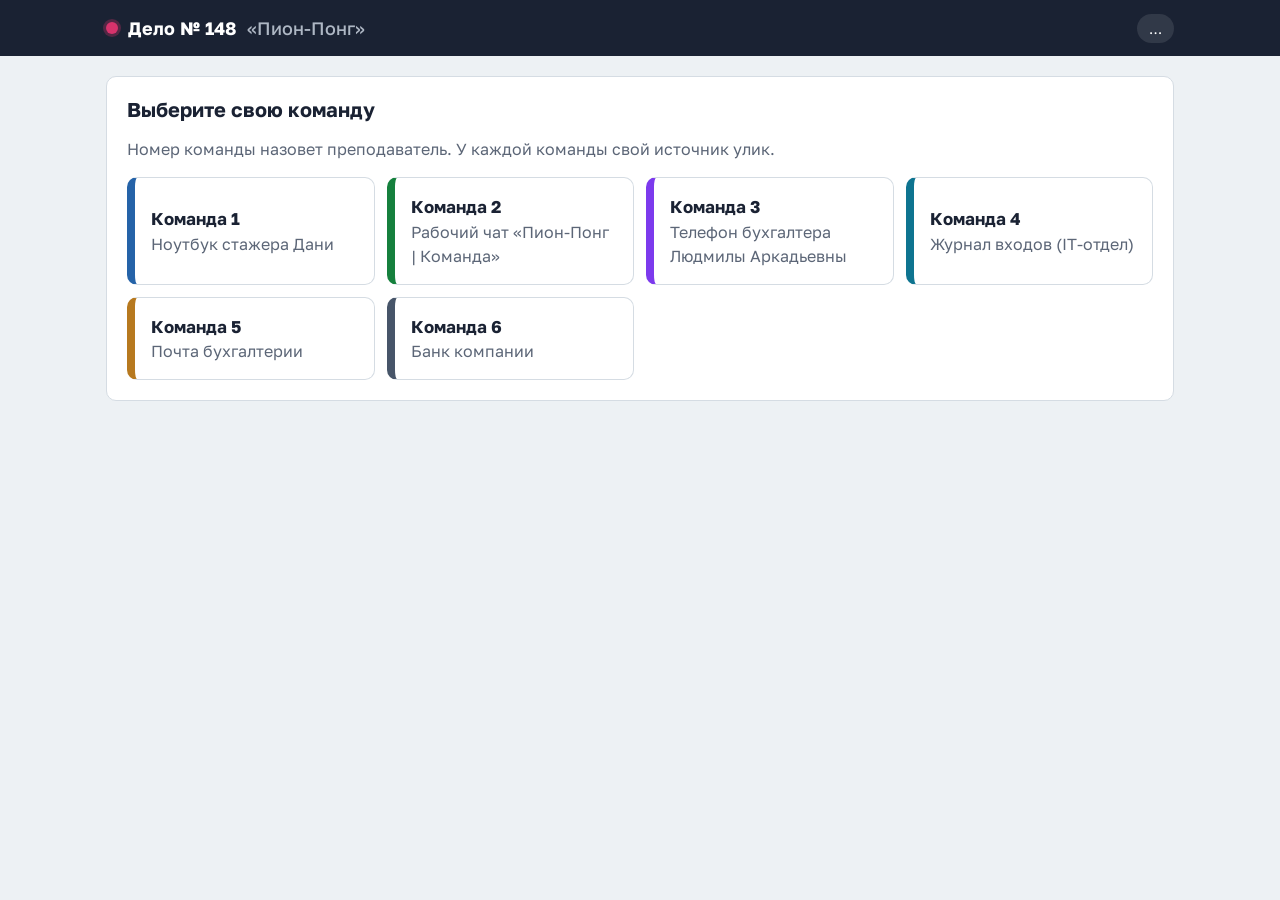
==== index.html @ 7df113c5 "Add files via upload" ====
<!DOCTYPE html>
<html lang="ru">
<head>
<meta charset="UTF-8">
<meta name="viewport" content="width=device-width, initial-scale=1.0">
<title>Дело № 148 – команда</title>
<link rel="preconnect" href="https://fonts.googleapis.com">
<link rel="preconnect" href="https://fonts.gstatic.com" crossorigin>
<link href="https://fonts.googleapis.com/css2?family=Golos+Text:wght@400;500;600;700&family=PT+Mono&display=swap" rel="stylesheet">
<link rel="stylesheet" href="style.css">
</head>
<body>
<header class="top">
  <div class="wrap">
    <div class="brand"><span class="peony" aria-hidden="true"></span><span class="case">Дело № 148</span><span class="muted" style="color:#AEB7C4;font-weight:500">«Пион-Понг»</span></div>
    <span id="team-chip"></span>
    <span class="spacer"></span>
    <span class="chip" id="stage-chip">…</span>
    <span class="timer" id="timer" hidden></span>
    <button class="linkbtn" id="change-team" hidden>Сменить команду</button>
  </div>
</header>
<nav class="tabs" id="tabs" hidden><div class="wrap" role="tablist" id="tablist"></div></nav>
<main><div class="wrap">
  <div id="injects"></div>
  <div id="view"><p class="empty">Загрузка…</p></div>
</div></main>
<button class="fab" id="fab" hidden>Добавить находку</button>

<dialog id="card-dialog">
  <form class="dbody" id="card-form" method="dialog">
    <h2>Новая находка</h2>
    <div class="row2">
      <label class="field"><span>День</span><select name="day" required></select></label>
      <label class="field"><span>Время</span><input name="time" type="time" required></label>
    </div>
    <label class="field"><span>Что произошло</span><textarea name="what" maxlength="300" required placeholder="Например: Даня скачал пиратскую программу"></textarea></label>
    <label class="field"><span>Доказательство: где вы это увидели</span><textarea name="proof" maxlength="300" required placeholder="Например: журнал антивируса, понедельник 13:04"></textarea></label>
    <label class="field"><span>Прием мошенников или ошибка</span><select name="technique" required></select></label>
    <p class="muted" id="card-err" style="color:var(--bad)" hidden></p>
    <div class="dactions">
      <button class="btn ghost" type="button" id="card-cancel">Отмена</button>
      <button class="btn peony" type="submit" id="card-submit">Добавить в ленту</button>
    </div>
  </form>
</dialog>

<script src="config.js"></script>
<script src="data.js"></script>
<script src="common.js"></script>
<script>
(function () {
  if (!U.configOk()) return;
  const CASE = window.CASE, DB = U.DB, esc = U.esc;
  const TEAM_KEY = 'inv_team_v1';
  const store = {
    get(k) { try { return localStorage.getItem(k); } catch (e) { return null; } },
    set(k, v) { try { localStorage.setItem(k, v); } catch (e) {} },
    del(k) { try { localStorage.removeItem(k); } catch (e) {} }
  };

  let teamId = +store.get(TEAM_KEY) || null;
  let state = null, cards = [], tab = null, lastStage = null, lastInjects = '', lastCardsSig = '';
  const view = document.getElementById('view');

  const TABS = {
    case: 'Дело',
    evidence: 'Наши улики',
    feed: 'Лента дела',
    questions: 'Вопросы дела',
    report: 'Отчет',
    final: 'Разгадка'
  };
  const TABS_BY_STAGE = {
    brief: ['case'],
    evidence: ['evidence', 'feed', 'case'],
    assembly: ['questions', 'evidence', 'feed', 'case'],
    report: ['report', 'questions', 'evidence', 'feed', 'case'],
    final: ['final', 'feed', 'evidence', 'case']
  };
  const DEFAULT_TAB = { brief: 'case', evidence: 'evidence', assembly: 'questions', report: 'report', final: 'final' };

  /* ---------- Выбор команды ---------- */
  function renderPicker() {
    document.getElementById('tabs').hidden = true;
    document.getElementById('fab').hidden = true;
    document.getElementById('change-team').hidden = true;
    document.getElementById('team-chip').innerHTML = '';
    document.getElementById('injects').innerHTML = '';
    view.innerHTML = `
      <div class="panel">
        <h2>Выберите свою команду</h2>
        <p class="muted">Номер команды назовет преподаватель. У каждой команды свой источник улик.</p>
        <div class="teams-grid">
          ${CASE.teams.map(t => `
            <button class="team-pick" style="--c:${t.color}" data-team="${t.id}">
              <b>Команда ${t.id}</b>
              <span class="muted">${esc(t.source)}</span>
            </button>`).join('')}
        </div>
      </div>`;
    view.querySelectorAll('[data-team]').forEach(b => b.onclick = () => {
      teamId = +b.dataset.team;
      store.set(TEAM_KEY, String(teamId));
      tab = null; lastStage = null; lastInjects = ''; lastCardsSig = '';
      refresh(true);
    });
  }

  document.getElementById('change-team').onclick = () => {
    if (!confirm('Сменить команду? Ваши находки останутся в ленте.')) return;
    store.del(TEAM_KEY);
    teamId = null;
    renderPicker();
  };

  /* ---------- Шапка и вкладки ---------- */
  function renderHeader() {
    const t = U.team(teamId);
    document.getElementById('team-chip').innerHTML =
      `<span class="chip"><span class="sw" style="background:${t.color}"></span>Команда ${t.id}: ${esc(t.source)}</span>`;
    document.getElementById('stage-chip').textContent = U.stageLabel(state.stage);
    document.getElementById('change-team').hidden = false;
    const canAdd = ['evidence', 'assembly', 'report'].includes(state.stage);
    document.getElementById('fab').hidden = !canAdd;
  }

  function renderTabs() {
    const list = TABS_BY_STAGE[state.stage] || ['case'];
    if (!list.includes(tab)) tab = list[0];
    const nav = document.getElementById('tabs');
    nav.hidden = list.length < 2;
    document.getElementById('tablist').innerHTML = list.map(k =>
      `<button class="tab" role="tab" data-tab="${k}" aria-selected="${k === tab}">${TABS[k]}</button>`).join('');
    nav.querySelectorAll('[data-tab]').forEach(b => b.onclick = () => { tab = b.dataset.tab; renderTabs(); renderView(); });
  }

  /* ---------- Вкладки ---------- */
  function renderView() {
    if (tab === 'case') return renderCase();
    if (tab === 'evidence') return renderEvidence();
    if (tab === 'feed') { lastCardsSig = ''; return renderFeed(); }
    if (tab === 'questions') return renderQuestions();
    if (tab === 'report') return renderReport();
    if (tab === 'final') return renderFinal();
  }

  function renderCase() {
    const t = U.team(teamId);
    const how = {
      brief: 'Ждем начала. Сейчас преподаватель расскажет, что случилось.',
      evidence: 'Изучите улики своей команды. Каждую находку добавляйте в ленту кнопкой «Добавить находку». Лента видна всем командам и на проекторе.',
      assembly: 'Ответьте на вопросы дела. Для ответов понадобятся находки других команд – смотрите ленту и спрашивайте другие команды.',
      report: 'Напишите отчет по своему участку: что пошло не так, что делать сейчас и какие правила ввести.',
      final: 'Дело раскрыто. Посмотрите разгадку.'
    }[state.stage];
    view.innerHTML = `
      <div class="panel">
        <h2>Что случилось</h2>
        <p class="lead">${esc(CASE.intro)}</p>
        <p class="muted">${esc(CASE.about)}</p>
        <h3>Действующие лица</h3>
        <ul class="people">${CASE.people.map(p => `<li><b>${esc(p.name)}</b> – ${esc(p.role)}</li>`).join('')}</ul>
      </div>
      <div class="panel">
        <h2>Ваша команда: ${esc(t.source)}</h2>
        <p class="hint">${esc(how)}</p>
      </div>`;
  }

  /* ----- Улики по типам ----- */
  function whenCell(d, t, date) { return `<td class="when">${esc(U.when(d, t, date))}</td>`; }

  function renderEvidence() {
    if (state.stage === 'brief') { view.innerHTML = '<p class="empty">Улики откроются, когда начнется первый этап.</p>'; return; }
    const t = U.team(teamId);
    view.innerHTML = `<div class="panel"><h2>${esc(t.source)}</h2><p class="hint">${esc(t.hint)}</p></div><div id="ev"></div>`;
    const box = document.getElementById('ev');
    ({ laptop, chat, phone, logs, mail, bank })[t.type](box, t.data);
  }

  function segmented(box, parts, start) {
    let cur = start || parts[0][0];
    const draw = () => {
      box.innerHTML = `<div class="seg" role="group">${parts.map(([k, l]) =>
        `<button data-k="${k}" aria-pressed="${k === cur}">${l}</button>`).join('')}</div><div class="panel" id="segbody"></div>`;
      box.querySelectorAll('[data-k]').forEach(b => b.onclick = () => { cur = b.dataset.k; draw(); });
      parts.find(p => p[0] === cur)[2](document.getElementById('segbody'));
    };
    draw();
  }

  function laptop(box, d) {
    segmented(box, [
      ['h', 'История браузера', el => el.innerHTML = `<div class="tablebox"><table class="ev"><thead><tr><th>Когда</th><th>Страница</th><th>Адрес</th></tr></thead><tbody>
        ${d.history.map(r => `<tr>${whenCell(r.d, r.t)}<td>${esc(r.title)}</td><td class="mono">${esc(r.url)}</td></tr>`).join('')}</tbody></table></div>`],
      ['dl', 'Загрузки', el => el.innerHTML = `<div class="tablebox"><table class="ev"><thead><tr><th>Когда</th><th>Файл</th><th>Размер</th><th>Примечание</th></tr></thead><tbody>
        ${d.downloads.map(r => `<tr>${whenCell(r.d, r.t)}<td class="mono">${esc(r.name)}</td><td class="when">${esc(r.size)}</td><td>${esc(r.note)}</td></tr>`).join('')}</tbody></table></div>`],
      ['av', 'Журнал антивируса', el => el.innerHTML = `<div class="tablebox"><table class="ev"><thead><tr><th>Когда</th><th>Событие</th></tr></thead><tbody>
        ${d.antivirus.map(r => `<tr>${whenCell(r.d, r.t)}<td class="lvl-${r.level}">${esc(r.text)}</td></tr>`).join('')}</tbody></table></div>`],
      ['pw', 'Сохраненные пароли', el => {
        el.innerHTML = `<p class="muted" style="margin-top:0">Пароли, сохраненные в браузере. Нажмите «Показать», чтобы увидеть пароль.</p>
        <div class="tablebox"><table class="ev"><thead><tr><th>Сайт</th><th>Логин</th><th>Пароль</th><th>Предупреждение браузера</th></tr></thead><tbody>
        ${d.passwords.map((r, i) => `<tr><td class="mono">${esc(r.site)}</td><td class="mono">${esc(r.login)}</td>
          <td><span class="mono pw-hidden" data-pw="${i}">••••••••</span> <button class="btn ghost small" data-show="${i}">Показать</button></td>
          <td class="${r.note ? 'lvl-warn' : ''}">${esc(r.note)}</td></tr>`).join('')}</tbody></table></div>`;
        el.querySelectorAll('[data-show]').forEach(b => b.onclick = () => {
          const i = +b.dataset.show, s = el.querySelector(`[data-pw="${i}"]`);
          const open = b.textContent === 'Показать';
          s.textContent = open ? d.passwords[i].pass : '••••••••';
          s.classList.toggle('pw-hidden', !open);
          b.textContent = open ? 'Скрыть' : 'Показать';
        });
      }]
    ]);
  }

  function msgHtml(m, mine, showWho) {
    if (m.system) return `<div class="msg sys">${esc(m.text)} – ${esc(U.when(m.d, m.t))}</div>`;
    const body = m.voice
      ? `<div class="voice"><button type="button" aria-label="Расшифровка" data-voice>▶</button><span class="wave"></span><span class="muted">${esc(m.voice)}</span></div>
         <div class="transcript" hidden><b>Расшифровка:</b> ${esc(m.text)}${m.note ? `<span class="note">${esc(m.note)}</span>` : ''}</div>`
      : `<div>${esc(m.text)}</div>`;
    return `<div class="msg ${mine ? 'me' : ''}">${showWho ? `<span class="who">${esc(m.who)}</span>` : ''}<span class="t">${esc(m.t)}</span>${body}</div>`;
  }
  function bindVoices(el) {
    el.querySelectorAll('[data-voice]').forEach(b => b.onclick = () => {
      const tr = b.closest('.msg').querySelector('.transcript');
      tr.hidden = !tr.hidden;
      b.textContent = tr.hidden ? '▶' : '■';
    });
  }
  function withDays(msgs, fn) {
    let last = null, out = '';
    msgs.forEach(m => {
      if (m.d !== last) { out += `<div class="daysep">${esc(U.day(m.d).l)}</div>`; last = m.d; }
      out += fn(m);
    });
    return out;
  }

  function chat(box, d) {
    box.innerHTML = `<div class="panel"><p class="muted" style="margin-top:0">Голосовые: нажмите ▶, чтобы прочитать расшифровку.</p><div class="chat">${withDays(d.messages, m => msgHtml(m, false, true))}</div></div>`;
    bindVoices(box);
  }

  function phone(box, d) {
    let cur = 0;
    const items = d.chats.map((c, i) => ({ k: 'c' + i, l: c.name, sub: c.info.split('.')[0] })).concat([{ k: 'sms', l: 'Смс', sub: 'Сообщения от банков и магазинов' }]);
    const draw = (k) => {
      box.innerHTML = `<div class="phone">
        <div class="list">${items.map(it => `<button data-k="${it.k}" aria-pressed="${it.k === k}"><b>${esc(it.l)}</b><small>${esc(it.sub)}</small></button>`).join('')}</div>
        <div class="panel" id="pv"></div></div>`;
      box.querySelectorAll('[data-k]').forEach(b => b.onclick = () => draw(b.dataset.k));
      const pv = document.getElementById('pv');
      if (k === 'sms') {
        pv.innerHTML = `<h2>Смс</h2>${d.sms.map(s => `<div class="sms"><div class="muted" style="font-size:13px">${esc(s.from)}, ${esc(U.when(s.d, s.t))}</div>${esc(s.text)}</div>`).join('')}`;
      } else {
        const c = d.chats[+k.slice(1)];
        pv.innerHTML = `<h2>${esc(c.name)}</h2><div class="profile">${esc(c.info)}</div><div class="chat">${withDays(c.messages, m => msgHtml(m, m.me, false))}</div>`;
        bindVoices(pv);
      }
    };
    draw('c' + cur);
  }

  function logs(box, d) {
    box.innerHTML = `
      <div class="panel"><h2>Журнал входов за неделю</h2><div class="tablebox"><table class="ev"><thead><tr><th>Когда</th><th>Сервис</th><th>Учетная запись</th><th>Событие</th><th>Устройство</th><th>Место</th><th>IP-адрес</th></tr></thead><tbody>
      ${d.rows.map(r => `<tr>${whenCell(r.d, r.t)}<td>${esc(r.service)}</td><td class="mono">${esc(r.account)}</td><td>${esc(r.event)}</td><td>${esc(r.device)}</td><td>${esc(r.place)}</td><td class="mono">${esc(r.ip)}</td></tr>`).join('')}
      </tbody></table></div></div>
      <div class="panel"><h2>Активные сеансы мессенджера Дани (на сегодня)</h2><div class="tablebox"><table class="ev"><thead><tr><th>Устройство</th><th>Место</th><th>Активен</th></tr></thead><tbody>
      ${d.sessions.map(s => `<tr><td>${esc(s.device)}</td><td>${esc(s.place)}</td><td>${esc(s.since)}</td></tr>`).join('')}</tbody></table></div></div>
      <div class="panel"><h2>Настройки безопасности</h2><ul>${d.settings.map(s => `<li>${esc(s)}</li>`).join('')}</ul></div>`;
  }

  function mail(box, d) {
    const order = d.letters.map((l, i) => i).reverse();
    const draw = (i) => {
      const L = d.letters[i];
      box.innerHTML = `<div class="mail">
        <div class="inbox">${order.map(j => { const x = d.letters[j]; return `<button data-i="${j}" aria-pressed="${j === i}">
          <div class="from">${esc(x.name)}</div><div class="subj">${esc(x.subject)}</div><div class="w">${esc(U.when(x.d, x.t, x.date))}</div></button>`; }).join('')}</div>
        <div class="panel letter">
          <h2>${esc(L.subject)}</h2>
          <div class="head">
            <span>От</span><span><b>${esc(L.name)}</b> <span class="mono">&lt;${esc(L.from)}&gt;</span></span>
            <span>Кому</span><span class="mono">buh@pion-pong.test</span>
            <span>Ответить</span><span class="mono">${esc(L.from)}</span>
            <span>Получено</span><span>${esc(U.when(L.d, L.t, L.date))}</span>
          </div>
          <div class="body">${U.nl2br(L.body)}</div>
          ${L.attach.map(a => `<span class="attach">📎 ${esc(a)}</span>`).join('')}
        </div></div>`;
      box.querySelectorAll('[data-i]').forEach(b => b.onclick = () => draw(+b.dataset.i));
    };
    draw(order[0]);
  }

  function bank(box, d) {
    box.innerHTML = `
      <div class="panel"><h2>Выписка по счету «Пион-Понга»</h2><div class="tablebox"><table class="ev"><thead><tr><th>Когда</th><th>Сумма, ₽</th><th>Получатель или плательщик</th><th>Счет</th><th>Назначение</th></tr></thead><tbody>
      ${d.statement.map(r => `<tr>${whenCell(r.d, r.t, r.date)}<td class="when ${r.dir === '+' ? 'lvl-ok' : ''}">${r.dir === '+' ? '+' : '−'}${esc(r.sum)}</td><td>${esc(r.who)}</td><td class="mono">${esc(r.acc)}</td><td>${esc(r.purpose)}</td></tr>`).join('')}
      </tbody></table></div></div>
      <div class="panel"><h2>Переписка с банком</h2>${d.letters.map(l => `<div class="sms"><div class="muted" style="font-size:13px">${esc(l.from)}, ${esc(U.when(l.d, l.t))}</div>${esc(l.text)}</div>`).join('')}</div>
      <div class="panel"><h2>Памятка банка: как читать номер счета</h2><ul>${d.memo.map(m => `<li>${esc(m)}</li>`).join('')}</ul></div>`;
  }

  /* ----- Лента ----- */
  function cardHtml(c, mineControls) {
    const t = U.team(c.team);
    return `<div class="card ${c.status === 'key' ? 'key' : ''}" style="--c:${t.color}">
      <div class="meta"><span>${esc(U.day(c.day).s)}, ${U.hhmm(c.minutes)}</span><span>Команда ${c.team}</span></div>
      <div class="what">${esc(c.what)}</div>
      <div class="proof">${esc(c.proof)}</div>
      ${c.technique ? `<span class="tech">${esc(c.technique)}</span>` : ''}
      ${mineControls && c.team === teamId && state.stage !== 'final' ? `<div style="margin-top:8px"><button class="btn ghost small" data-hide="${c.id}">Убрать из ленты</button></div>` : ''}
    </div>`;
  }

  function renderFeed() {
    const vis = cards.filter(c => c.status !== 'hidden');
    const sig = JSON.stringify(vis.map(c => [c.id, c.status]));
    if (sig === lastCardsSig && view.querySelector('.feed')) return;
    lastCardsSig = sig;
    if (!vis.length) { view.innerHTML = '<div class="panel"><h2>Лента дела</h2><p class="empty">Пока нет ни одной находки. Добавьте первую кнопкой «Добавить находку».</p></div>'; return; }
    let out = '', last = null;
    vis.forEach(c => {
      if (c.day !== last) { out += `<div class="dayhead">${esc(U.day(c.day).l)}</div>`; last = c.day; }
      out += cardHtml(c, true);
    });
    view.innerHTML = `<div class="panel"><h2>Лента дела</h2><p class="muted" style="margin-top:0">Находки всех команд по времени. Ключевые улики преподаватель подсвечивает маркером.</p><div class="feed">${out}</div></div>`;
    view.querySelectorAll('[data-hide]').forEach(b => b.onclick = async () => {
      if (!confirm('Убрать эту находку из ленты?')) return;
      await DB.setCardStatus(+b.dataset.hide, 'hidden');
      await refresh(true);
    });
  }

  /* ----- Ответы ----- */
  async function loadAnswers() {
    const rows = await DB.answers(teamId);
    const m = {};
    (rows || []).forEach(r => m[r.kind] = r.body);
    return m;
  }
  const stamp = () => new Date().toLocaleTimeString('ru-RU', { hour: '2-digit', minute: '2-digit' });

  async function renderQuestions() {
    view.innerHTML = `<div class="panel"><h2>Вопросы дела</h2>
      <p class="hint">Для ответов нужны улики других команд – смотрите «Ленту дела» и спрашивайте. Ответы видят только ваша команда и преподаватель. Если в команде несколько устройств – пишите с одного.</p>
      <form id="qf">${CASE.questions.map((q, i) => `<label class="field"><span>${i + 1}. ${esc(q)}</span><textarea name="q${i + 1}"></textarea></label>`).join('')}
      <button class="btn peony" type="submit">Сохранить ответы</button><span class="saved" id="qsaved"></span></form></div>`;
    const a = await loadAnswers();
    const f = document.getElementById('qf');
    CASE.questions.forEach((q, i) => { f.elements['q' + (i + 1)].value = a['q' + (i + 1)] || ''; });
    f.onsubmit = async e => {
      e.preventDefault();
      try {
        for (let i = 1; i <= CASE.questions.length; i++) await DB.saveAnswer(teamId, 'q' + i, f.elements['q' + i].value.trim());
        document.getElementById('qsaved').textContent = 'Сохранено в ' + stamp();
      } catch (err) { alert('Не удалось сохранить. Проверьте интернет и нажмите еще раз.'); }
    };
  }

  async function renderReport() {
    const t = U.team(teamId);
    view.innerHTML = `<div class="panel"><h2>Отчет по участку: ${esc(t.source)}</h2>
      <p class="hint">Пишите только про свой участок – про то, что видно в ваших уликах.</p>
      <form id="rf">${CASE.reportFields.map(r => `<label class="field"><span>${esc(r.l)}</span><textarea name="${r.k}"></textarea></label>`).join('')}
      <button class="btn peony" type="submit">Сохранить отчет</button><span class="saved" id="rsaved"></span></form></div>`;
    const a = await loadAnswers();
    const f = document.getElementById('rf');
    let saved = {};
    try { saved = JSON.parse(a.report || '{}'); } catch (e) {}
    CASE.reportFields.forEach(r => f.elements[r.k].value = saved[r.k] || '');
    f.onsubmit = async e => {
      e.preventDefault();
      const body = {};
      CASE.reportFields.forEach(r => body[r.k] = f.elements[r.k].value.trim());
      try {
        await DB.saveAnswer(teamId, 'report', JSON.stringify(body));
        document.getElementById('rsaved').textContent = 'Сохранено в ' + stamp();
      } catch (err) { alert('Не удалось сохранить. Проверьте интернет и нажмите еще раз.'); }
    };
  }

  function renderFinal() {
    view.innerHTML = `
      <div class="panel"><h2>Как все было на самом деле</h2>
        <ol class="chain">${CASE.chain.map(s => `<li><span class="when">${esc(U.day(s.d).l)}, ${esc(s.t)}</span><div>${esc(s.text)}<span class="tech">${esc(s.tech)}</span></div></li>`).join('')}</ol></div>
      <div class="panel"><h2>Где цепочку можно было оборвать</h2>
        <div class="tablebox"><table class="ev"><tbody>${CASE.breakpoints.map(b => `<tr><td style="font-weight:600;width:30%">${esc(b[0])}</td><td>${esc(b[1])}</td></tr>`).join('')}</tbody></table></div></div>`;
  }

  /* ----- Вбросы ----- */
  function renderInjects() {
    const sig = `${state.inject1}|${state.inject2}|${state.stage === 'final'}`;
    if (sig === lastInjects) return;
    lastInjects = sig;
    const box = document.getElementById('injects');
    let html = '';
    if (state.inject2 && state.stage !== 'final') {
      const j = CASE.inject2;
      html += `<details class="inject" open><summary><h2>${esc(j.title)}</h2></summary><div class="muted">${esc(j.when)}</div>
        <p>${esc(j.text)}</p><div class="smsbox">💬 ${esc(j.sms)}</div><p><b>${esc(j.question)}</b></p>
        <form id="i2f"><label class="field"><span>Ответ команды</span><textarea name="a"></textarea></label>
        <button class="btn peony" type="submit">Отправить ответ</button><span class="saved" id="i2saved"></span></form></details>`;
    }
    if (state.inject1 && state.stage !== 'final') {
      const j = CASE.inject1;
      html += `<details class="inject" open><summary><h2>${esc(j.title)}</h2></summary><div class="muted">${esc(j.when)}</div>
        <ul>${j.items.map(i => `<li>${esc(i)}</li>`).join('')}</ul><p><b>${esc(j.question)}</b></p></details>`;
    }
    box.innerHTML = html;
    const f = document.getElementById('i2f');
    if (f) {
      loadAnswers().then(a => { if (!f.elements.a.value) f.elements.a.value = a.inject2 || ''; }).catch(() => {});
      f.onsubmit = async e => {
        e.preventDefault();
        try {
          await DB.saveAnswer(teamId, 'inject2', f.elements.a.value.trim());
          document.getElementById('i2saved').textContent = 'Отправлено в ' + stamp();
        } catch (err) { alert('Не удалось отправить. Проверьте интернет и нажмите еще раз.'); }
      };
    }
  }

  /* ----- Форма находки ----- */
  const dlg = document.getElementById('card-dialog');
  const form = document.getElementById('card-form');
  form.elements.day.innerHTML = CASE.days.map(d => `<option value="${d.v}">${esc(d.l)}</option>`).join('');
  form.elements.technique.innerHTML = '<option value="">– выберите –</option>' + CASE.techniques.map(t => `<option>${esc(t)}</option>`).join('');
  document.getElementById('fab').onclick = () => {
    form.reset();
    form.elements.day.value = '0';
    document.getElementById('card-err').hidden = true;
    dlg.showModal();
  };
  document.getElementById('card-cancel').onclick = () => dlg.close();
  form.onsubmit = async e => {
    e.preventDefault();
    const f = form.elements;
    const minutes = U.toMin(f.time.value);
    const err = document.getElementById('card-err');
    if (minutes == null || !f.what.value.trim() || !f.proof.value.trim() || !f.technique.value) {
      err.textContent = 'Заполните все поля: день, время, что произошло, доказательство и прием.';
      err.hidden = false; return;
    }
    const btn = document.getElementById('card-submit');
    btn.disabled = true;
    try {
      await DB.addCard({ team: teamId, day: +f.day.value, minutes, what: f.what.value.trim(), proof: f.proof.value.trim(), technique: f.technique.value });
      dlg.close();
      await refresh(true);
      if (tab !== 'feed' && tab !== 'evidence') { tab = 'feed'; renderTabs(); renderView(); }
    } catch (ex) {
      err.textContent = 'Не удалось отправить. Проверьте интернет и попробуйте еще раз.';
      err.hidden = false;
    }
    btn.disabled = false;
  };

  /* ----- Таймер ----- */
  setInterval(() => {
    const el = document.getElementById('timer');
    const left = U.timerLeft(state);
    el.hidden = left == null || !teamId;
    if (left != null) { el.textContent = U.fmtLeft(left); el.classList.toggle('low', left <= 60); }
  }, 1000);

  /* ----- Обновление ----- */
  async function refresh(force) {
    if (!teamId) return;
    const [s, c] = await Promise.all([DB.state(), DB.cards()]);
    state = s; cards = c || [];
    renderHeader();
    if (state.stage !== lastStage) {
      lastStage = state.stage;
      tab = DEFAULT_TAB[state.stage] || 'case';
      renderTabs();
      renderView();
    } else if (force && tab === 'feed') {
      lastCardsSig = ''; renderFeed();
    } else if (tab === 'feed') {
      renderFeed();
    }
    renderInjects();
  }

  if (!teamId || !U.team(teamId)) { teamId = null; renderPicker(); }
  U.poll(() => teamId ? refresh(false) : Promise.resolve(), 2000);
})();
</script>
</body>
</html>
---- style.css ----
:root {
  --bg: #EDF1F4;
  --paper: #FFFFFF;
  --ink: #1A2233;
  --muted: #5C6677;
  --line: #D5DCE3;
  --peony: #D6336C;
  --peony-soft: #FCE7EF;
  --marker: #FFE45C;
  --bad: #C0262D;
  --warn: #B26A00;
  --ok: #1F7A4D;
  --radius-s: 6px;
  --radius-m: 10px;
  --mono: 'PT Mono', ui-monospace, Menlo, Consolas, monospace;
}

* { box-sizing: border-box; }
html, body { margin: 0; }
body {
  background: var(--bg);
  color: var(--ink);
  font-family: 'Golos Text', 'Segoe UI', Roboto, Arial, sans-serif;
  font-size: 16px;
  line-height: 1.5;
  -webkit-font-smoothing: antialiased;
}
button, input, select, textarea { font: inherit; color: inherit; }
button { cursor: pointer; }
:focus-visible { outline: 3px solid var(--peony); outline-offset: 2px; }
h1, h2, h3 { line-height: 1.2; margin: 0; }
.mono { font-family: var(--mono); font-size: .92em; }
.muted { color: var(--muted); }
.wrap { max-width: 1100px; margin: 0 auto; padding: 0 16px; }

/* Шапка */
.top {
  background: var(--ink);
  color: #fff;
  position: sticky; top: 0; z-index: 20;
}
.top .wrap { display: flex; align-items: center; gap: 14px; min-height: 56px; flex-wrap: wrap; padding-top: 6px; padding-bottom: 6px; }
.brand { display: flex; align-items: baseline; gap: 10px; font-weight: 700; font-size: 18px; }
.brand .case { color: #fff; }
.brand .peony { width: 12px; height: 12px; border-radius: 50%; background: var(--peony); display: inline-block; align-self: center; box-shadow: 0 0 0 3px rgba(214,51,108,.3); }
.top .spacer { flex: 1; }
.chip { display: inline-flex; align-items: center; gap: 8px; padding: 4px 12px; border-radius: 999px; background: rgba(255,255,255,.1); font-size: 14px; white-space: nowrap; }
.chip .sw { width: 10px; height: 10px; border-radius: 2px; }
.timer { font-variant-numeric: tabular-nums; font-weight: 700; font-size: 18px; padding: 2px 12px; border-radius: 6px; background: rgba(255,255,255,.12); }
.timer.low { background: var(--peony); }
.linkbtn { background: none; border: none; color: inherit; text-decoration: underline; padding: 0; font-size: 14px; opacity: .8; }

/* Вкладки */
.tabs { background: var(--paper); border-bottom: 1px solid var(--line); position: sticky; top: 56px; z-index: 15; }
.tabs .wrap { display: flex; gap: 4px; overflow-x: auto; }
.tab {
  border: none; background: none; padding: 14px 14px 12px; font-weight: 600; color: var(--muted);
  border-bottom: 3px solid transparent; white-space: nowrap;
}
.tab[aria-selected="true"] { color: var(--ink); border-bottom-color: var(--peony); }
.tab .dot { display: inline-block; width: 8px; height: 8px; border-radius: 50%; background: var(--peony); margin-left: 6px; vertical-align: middle; }

main { padding: 20px 0 110px; }
.panel { background: var(--paper); border: 1px solid var(--line); border-radius: var(--radius-m); padding: 20px; margin-bottom: 16px; }
.panel h2 { font-size: 20px; margin-bottom: 10px; }
.panel h3 { font-size: 16px; margin: 14px 0 8px; }
.lead { font-size: 17px; max-width: 70ch; }
.hint { background: #F5F7F9; border-left: 4px solid var(--ink); padding: 10px 14px; border-radius: 0 var(--radius-s) var(--radius-s) 0; color: var(--ink); max-width: 75ch; }

.btn {
  border: 1px solid var(--ink); background: var(--ink); color: #fff; padding: 10px 18px;
  border-radius: var(--radius-s); font-weight: 600;
}
.btn.ghost { background: var(--paper); color: var(--ink); }
.btn.peony { background: var(--peony); border-color: var(--peony); }
.btn.small { padding: 6px 12px; font-size: 14px; }
.btn:disabled { opacity: .45; cursor: default; }

/* Выбор команды */
.teams-grid { display: grid; grid-template-columns: repeat(auto-fill, minmax(240px, 1fr)); gap: 12px; }
.team-pick {
  text-align: left; border: 1px solid var(--line); background: var(--paper); border-radius: var(--radius-m);
  padding: 16px; border-left: 8px solid var(--c);
}
.team-pick:hover { border-color: var(--ink); border-left-color: var(--c); }
.team-pick b { display: block; font-size: 17px; }

.people { list-style: none; padding: 0; margin: 0; display: grid; gap: 6px; }
.people li b { font-weight: 600; }

/* Улики: общие таблицы */
table.ev { width: 100%; border-collapse: collapse; font-size: 15px; }
table.ev th { text-align: left; font-weight: 600; color: var(--muted); font-size: 13px; padding: 8px 10px; border-bottom: 2px solid var(--line); }
table.ev td { padding: 9px 10px; border-bottom: 1px solid var(--line); vertical-align: top; }
table.ev tr:last-child td { border-bottom: none; }
.tablebox { overflow-x: auto; }
.when { white-space: nowrap; color: var(--muted); font-variant-numeric: tabular-nums; }
.seg { display: inline-grid; grid-auto-flow: column; border: 1px solid var(--line); border-radius: var(--radius-s); overflow: hidden; margin-bottom: 14px; background: var(--line); gap: 1px; }
.seg button { border: none; background: var(--paper); padding: 8px 14px; font-weight: 600; color: var(--muted); }
td.mono { word-break: break-all; min-width: 140px; }
.seg button[aria-pressed="true"] { background: var(--ink); color: #fff; }
.lvl-bad { color: var(--bad); font-weight: 600; }
.lvl-warn { color: var(--warn); font-weight: 600; }
.lvl-ok { color: var(--ok); }
.flag td { background: #FFF8F8; }

/* Чат */
.chat { display: flex; flex-direction: column; gap: 10px; max-width: 720px; }
.daysep { align-self: center; font-size: 13px; color: var(--muted); background: #E3E8EC; padding: 2px 12px; border-radius: 999px; margin: 8px 0 2px; }
.msg { background: var(--paper); border: 1px solid var(--line); border-radius: 4px 14px 14px 14px; padding: 8px 12px; max-width: 88%; }
.msg.me { align-self: flex-end; background: #E6F4EA; border-color: #CDE7D5; border-radius: 14px 4px 14px 14px; }
.msg .who { font-weight: 600; font-size: 14px; }
.msg .t { font-size: 12px; color: var(--muted); margin-left: 8px; }
.msg.sys { align-self: center; background: none; border: none; color: var(--muted); font-style: italic; font-size: 14px; }
.voice { display: flex; align-items: center; gap: 10px; margin: 4px 0; }
.voice button { border: none; background: var(--ink); color: #fff; width: 32px; height: 32px; border-radius: 50%; font-size: 12px; }
.voice .wave { flex: 1; height: 18px; min-width: 120px; background: repeating-linear-gradient(90deg, #9AA6B2 0 3px, transparent 3px 6px); border-radius: 3px; opacity: .7; }
.transcript { font-size: 15px; background: #F5F7F9; border-radius: 6px; padding: 6px 10px; margin-top: 4px; }
.transcript .note { display: block; color: var(--muted); font-size: 13px; margin-top: 4px; font-style: italic; }

/* Телефон */
.phone { display: grid; grid-template-columns: 260px 1fr; gap: 16px; }
.phone .list { display: flex; flex-direction: column; gap: 6px; }
.phone .list button { text-align: left; border: 1px solid var(--line); background: var(--paper); border-radius: var(--radius-s); padding: 10px 12px; }
.phone .list button[aria-pressed="true"] { border-color: var(--ink); box-shadow: inset 4px 0 0 var(--ink); }
.phone .list small { display: block; color: var(--muted); }
.profile { font-size: 14px; color: var(--muted); border-bottom: 1px solid var(--line); padding-bottom: 10px; margin-bottom: 10px; }
.sms { border: 1px solid var(--line); border-radius: var(--radius-s); padding: 10px 12px; background: var(--paper); margin-bottom: 8px; }
@media (max-width: 720px) { .phone { grid-template-columns: 1fr; } }

/* Почта */
.mail { display: grid; grid-template-columns: minmax(260px, 340px) 1fr; gap: 16px; }
.inbox { display: flex; flex-direction: column; border: 1px solid var(--line); border-radius: var(--radius-s); overflow: hidden; background: var(--paper); align-self: start; }
.inbox button { text-align: left; border: none; border-bottom: 1px solid var(--line); background: var(--paper); padding: 10px 12px; }
.inbox button:last-child { border-bottom: none; }
.inbox button[aria-pressed="true"] { background: #F1F4F7; box-shadow: inset 4px 0 0 var(--ink); }
.inbox .from { font-weight: 600; font-size: 14px; }
.inbox .subj { font-size: 14px; }
.inbox .w { font-size: 12px; color: var(--muted); }
.letter .head { font-size: 14px; border-bottom: 1px solid var(--line); padding-bottom: 10px; margin-bottom: 12px; display: grid; grid-template-columns: auto 1fr; gap: 2px 12px; }
.letter .head span:nth-child(odd) { color: var(--muted); }
.letter .body { white-space: normal; }
.attach { display: inline-block; border: 1px solid var(--line); border-radius: var(--radius-s); padding: 4px 10px; font-size: 14px; margin: 10px 8px 0 0; background: #F5F7F9; }
@media (max-width: 720px) { .mail { grid-template-columns: 1fr; } }

.pw-hidden { letter-spacing: 2px; }

/* Карточки находок */
.card {
  background: var(--paper); border: 1px solid var(--line); border-left: 6px solid var(--c);
  border-radius: var(--radius-s); padding: 10px 12px; font-size: 15px;
}
.card .meta { display: flex; justify-content: space-between; gap: 8px; font-size: 13px; color: var(--muted); }
.card .what { font-weight: 600; margin: 4px 0; }
.card.key .what { background: linear-gradient(transparent 45%, var(--marker) 45%, var(--marker) 92%, transparent 92%); display: inline; }
.card .proof { font-size: 14px; color: var(--muted); margin-top: 4px; }
.card .tech { display: inline-block; margin-top: 6px; font-size: 12px; padding: 1px 8px; border-radius: 999px; background: #EEF1F4; }
.card.hidden-card { opacity: .45; }
.feed { display: grid; gap: 10px; }
.feed .dayhead { font-weight: 700; margin-top: 10px; }

/* Форма */
.field { display: block; margin-bottom: 14px; }
.field > span { display: block; font-weight: 600; margin-bottom: 4px; font-size: 15px; }
.field input, .field select, .field textarea {
  width: 100%; border: 1px solid #B9C3CD; border-radius: var(--radius-s); padding: 9px 11px; background: #fff;
}
.field textarea { min-height: 80px; resize: vertical; }
.row2 { display: grid; grid-template-columns: 1fr 1fr; gap: 12px; }
.saved { font-size: 14px; color: var(--ok); margin-left: 10px; }

.fab {
  position: fixed; right: 16px; bottom: 16px; z-index: 30;
  background: var(--peony); color: #fff; border: none; padding: 14px 20px; border-radius: 999px;
  font-weight: 700; box-shadow: 0 6px 20px rgba(214,51,108,.35);
}

dialog { border: none; border-radius: var(--radius-m); padding: 0; width: min(560px, calc(100% - 24px)); max-height: calc(100% - 24px); }
dialog::backdrop { background: rgba(26,34,51,.55); }
dialog .dbody { padding: 20px; }
dialog h2 { font-size: 20px; margin-bottom: 12px; }
.dactions { display: flex; gap: 10px; justify-content: flex-end; margin-top: 6px; }

/* Вбросы */
.inject { border: 2px solid var(--peony); background: var(--peony-soft); border-radius: var(--radius-m); padding: 16px 18px; margin-bottom: 16px; }
.inject h2 { color: var(--peony); font-size: 19px; margin-bottom: 4px; display: inline; }
.inject summary { cursor: pointer; margin-bottom: 4px; }
.inject summary::marker { color: var(--peony); }
.inject ul { margin: 8px 0; padding-left: 20px; }
.inject .smsbox { background: #fff; border: 1px solid var(--line); border-radius: var(--radius-s); padding: 10px 12px; margin: 10px 0; font-size: 15px; }

/* Разгадка */
.chain { list-style: none; padding: 0; margin: 0; display: grid; gap: 10px; counter-reset: st; }
.chain li { display: grid; grid-template-columns: 40px 110px 1fr; gap: 12px; align-items: start; background: var(--paper); border: 1px solid var(--line); border-radius: var(--radius-s); padding: 12px; }
.chain li::before { counter-increment: st; content: counter(st); width: 32px; height: 32px; border-radius: 50%; background: var(--ink); color: #fff; display: grid; place-items: center; font-weight: 700; }
.chain .tech { display: block; font-size: 13px; color: var(--peony); font-weight: 600; margin-top: 2px; }
@media (max-width: 600px) { .chain li { grid-template-columns: 32px 1fr; } .chain li .when { grid-column: 2; } .chain li > div:last-child { grid-column: 2; } }

.net { position: fixed; left: 50%; transform: translateX(-50%); bottom: 16px; background: var(--bad); color: #fff; padding: 8px 16px; border-radius: 999px; font-size: 14px; display: none; z-index: 50; }
.net.show { display: block; }

.empty { color: var(--muted); padding: 20px 0; }

@media (max-width: 720px) {
  .top { position: static; }
  .tabs { top: 0; }
  .seg { display: grid; grid-auto-flow: row; grid-template-columns: 1fr 1fr; width: 100%; }
}
@media (max-width: 600px) {
  .row2 { grid-template-columns: 1fr; }
  .panel { padding: 16px; }
  .brand { font-size: 16px; }
}
@media (prefers-reduced-motion: reduce) { * { transition: none !important; animation: none !important; } }
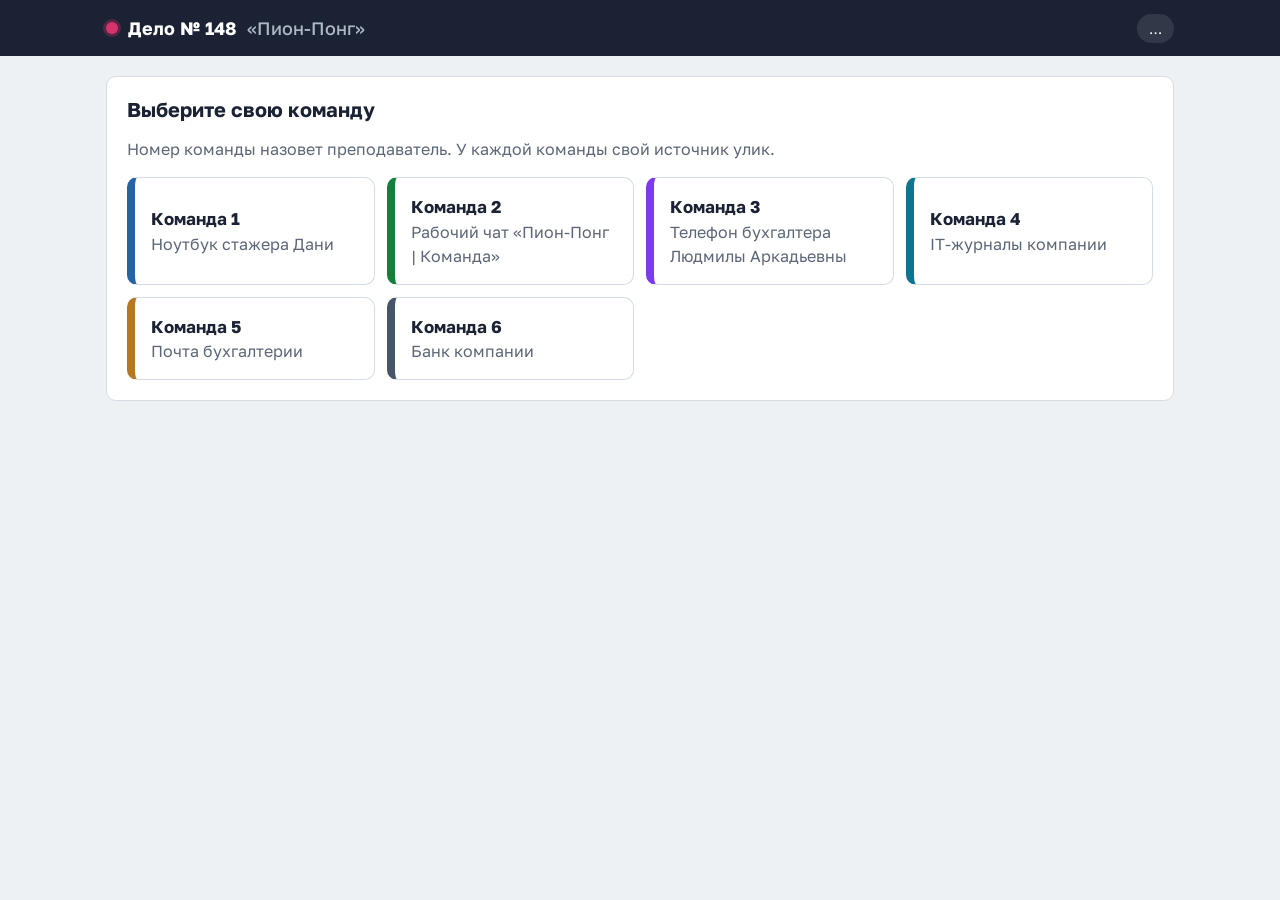
==== commit d2a62f7e: "Add files via upload" ====
--- a/index.html
+++ b/index.html
@@ -17,7 +17,6 @@
     <span class="spacer"></span>
     <span class="chip" id="stage-chip">…</span>
     <span class="timer" id="timer" hidden></span>
-    <button class="linkbtn" id="change-team" hidden>Сменить команду</button>
   </div>
 </header>
 <nav class="tabs" id="tabs" hidden><div class="wrap" role="tablist" id="tablist"></div></nav>
@@ -32,10 +31,10 @@
     <h2>Новая находка</h2>
     <div class="row2">
       <label class="field"><span>День</span><select name="day" required></select></label>
-      <label class="field"><span>Время</span><input name="time" type="time" required></label>
+      <label class="field"><span>Время</span><input name="time" type="text" inputmode="numeric" maxlength="5" placeholder="чч:мм" autocomplete="off" class="clock" required></label>
     </div>
-    <label class="field"><span>Что произошло</span><textarea name="what" maxlength="300" required placeholder="Например: Даня скачал пиратскую программу"></textarea></label>
-    <label class="field"><span>Доказательство: где вы это увидели</span><textarea name="proof" maxlength="300" required placeholder="Например: журнал антивируса, понедельник 13:04"></textarea></label>
+    <label class="field"><span>Что произошло</span><textarea name="what" maxlength="300" required placeholder="Кратко: кто и что сделал"></textarea></label>
+    <label class="field"><span>Доказательство: где вы это увидели</span><textarea name="proof" maxlength="300" required placeholder="Например: какой раздел, какая запись"></textarea></label>
     <label class="field"><span>Прием мошенников или ошибка</span><select name="technique" required></select></label>
     <p class="muted" id="card-err" style="color:var(--bad)" hidden></p>
     <div class="dactions">
@@ -84,7 +83,6 @@
   function renderPicker() {
     document.getElementById('tabs').hidden = true;
     document.getElementById('fab').hidden = true;
-    document.getElementById('change-team').hidden = true;
     document.getElementById('team-chip').innerHTML = '';
     document.getElementById('injects').innerHTML = '';
     view.innerHTML = `
@@ -107,20 +105,19 @@
     });
   }
 
-  document.getElementById('change-team').onclick = () => {
-    if (!confirm('Сменить команду? Ваши находки останутся в ленте.')) return;
+  function changeTeam() {
+    if (!confirm('Сменить команду? Это нужно, только если вы выбрали не ту команду по ошибке.')) return;
     store.del(TEAM_KEY);
     teamId = null;
     renderPicker();
-  };
+  }
 
   /* ---------- Шапка и вкладки ---------- */
   function renderHeader() {
     const t = U.team(teamId);
     document.getElementById('team-chip').innerHTML =
-      `<span class="chip"><span class="sw" style="background:${t.color}"></span>Команда ${t.id}: ${esc(t.source)}</span>`;
+      `<span class="chip"><span class="sw" style="background:${t.color}"></span>Команда ${t.id}<span class="src">: ${esc(t.source)}</span></span>`;
     document.getElementById('stage-chip').textContent = U.stageLabel(state.stage);
-    document.getElementById('change-team').hidden = false;
     const canAdd = ['evidence', 'assembly', 'report'].includes(state.stage);
     document.getElementById('fab').hidden = !canAdd;
   }
@@ -165,7 +162,9 @@
       <div class="panel">
         <h2>Ваша команда: ${esc(t.source)}</h2>
         <p class="hint">${esc(how)}</p>
-      </div>`;
+      </div>
+      <p class="tiny"><button class="linkbtn quiet" id="ct">Выбрана не та команда?</button></p>`;
+    document.getElementById('ct').onclick = changeTeam;
   }
 
   /* ----- Улики по типам ----- */
@@ -211,7 +210,9 @@
           s.classList.toggle('pw-hidden', !open);
           b.textContent = open ? 'Скрыть' : 'Показать';
         });
-      }]
+      }],
+      ['pr', 'Установленные программы', el => el.innerHTML = `<div class="tablebox"><table class="ev"><thead><tr><th>Программа</th><th>Издатель</th><th>Установлена</th><th>Размер</th></tr></thead><tbody>
+        ${d.programs.map(r => `<tr><td>${esc(r.name)}</td><td>${esc(r.publisher)}</td><td class="when">${esc(r.date)}</td><td>${esc(r.size)}</td></tr>`).join('')}</tbody></table></div>`]
     ]);
   }
 
@@ -265,45 +266,58 @@
   }
 
   function logs(box, d) {
-    box.innerHTML = `
-      <div class="panel"><h2>Журнал входов за неделю</h2><div class="tablebox"><table class="ev"><thead><tr><th>Когда</th><th>Сервис</th><th>Учетная запись</th><th>Событие</th><th>Устройство</th><th>Место</th><th>IP-адрес</th></tr></thead><tbody>
-      ${d.rows.map(r => `<tr>${whenCell(r.d, r.t)}<td>${esc(r.service)}</td><td class="mono">${esc(r.account)}</td><td>${esc(r.event)}</td><td>${esc(r.device)}</td><td>${esc(r.place)}</td><td class="mono">${esc(r.ip)}</td></tr>`).join('')}
-      </tbody></table></div></div>
-      <div class="panel"><h2>Активные сеансы мессенджера Дани (на сегодня)</h2><div class="tablebox"><table class="ev"><thead><tr><th>Устройство</th><th>Место</th><th>Активен</th></tr></thead><tbody>
-      ${d.sessions.map(s => `<tr><td>${esc(s.device)}</td><td>${esc(s.place)}</td><td>${esc(s.since)}</td></tr>`).join('')}</tbody></table></div></div>
-      <div class="panel"><h2>Настройки безопасности</h2><ul>${d.settings.map(s => `<li>${esc(s)}</li>`).join('')}</ul></div>`;
+    segmented(box, [
+      ['in', 'Журнал входов', el => el.innerHTML = `<div class="tablebox"><table class="ev"><thead><tr><th>Когда</th><th>Сервис</th><th>Учетная запись</th><th>Событие</th><th>Устройство</th><th>Место</th><th>IP-адрес</th></tr></thead><tbody>
+        ${d.rows.map(r => `<tr>${whenCell(r.d, r.t)}<td>${esc(r.service)}</td><td class="mono">${esc(r.account)}</td><td>${esc(r.event)}</td><td>${esc(r.device)}</td><td>${esc(r.place)}</td><td class="mono">${esc(r.ip)}</td></tr>`).join('')}
+        </tbody></table></div>`],
+      ['crm', 'Действия в CRM', el => el.innerHTML = `<div class="tablebox"><table class="ev"><thead><tr><th>Когда</th><th>Кто</th><th>Действие</th></tr></thead><tbody>
+        ${d.crm.map(r => `<tr>${whenCell(r.d, r.t)}<td>${esc(r.who)}</td><td>${esc(r.action)}</td></tr>`).join('')}</tbody></table></div>`],
+      ['mr', 'Правила почты', el => el.innerHTML = `<p class="muted" style="margin-top:0">Автоматические правила, которые настроены в почтовых ящиках сотрудников.</p><div class="tablebox"><table class="ev"><thead><tr><th>Ящик</th><th>Правило</th><th>Создано</th></tr></thead><tbody>
+        ${d.mailrules.map(r => `<tr><td class="mono">${esc(r.account)}</td><td>${esc(r.rule)}</td><td>${esc(r.created)}</td></tr>`).join('')}</tbody></table></div>`],
+      ['ss', 'Активные сеансы', el => el.innerHTML = `<p class="muted" style="margin-top:0">Устройства, с которых сейчас открыт мессенджер сотрудников. Данные на сегодня.</p><div class="tablebox"><table class="ev"><thead><tr><th>Сотрудник</th><th>Устройство</th><th>Место</th><th>Активен</th></tr></thead><tbody>
+        ${d.sessions.map(r => `<tr><td>${esc(r.who)}</td><td>${esc(r.device)}</td><td>${esc(r.place)}</td><td>${esc(r.since)}</td></tr>`).join('')}</tbody></table></div>`],
+      ['st', 'Настройки безопасности', el => el.innerHTML = `<ul style="margin:0">${d.settings.map(x => `<li>${esc(x)}</li>`).join('')}</ul>`]
+    ]);
+  }
+
+  function accordion(el, items, headFn, bodyFn) {
+    el.innerHTML = `<div class="acc">${items.map((x, i) => `<div class="acc-item"><button class="acc-head" data-i="${i}" aria-expanded="false">${headFn(x)}</button><div class="acc-body" hidden>${bodyFn(x)}</div></div>`).join('')}</div>`;
+    el.querySelectorAll('.acc-head').forEach(b => b.onclick = () => {
+      const open = b.getAttribute('aria-expanded') === 'true';
+      el.querySelectorAll('.acc-head').forEach(o => { o.setAttribute('aria-expanded', 'false'); o.nextElementSibling.hidden = true; });
+      if (!open) { b.setAttribute('aria-expanded', 'true'); b.nextElementSibling.hidden = false; }
+    });
   }
 
   function mail(box, d) {
-    const order = d.letters.map((l, i) => i).reverse();
-    const draw = (i) => {
-      const L = d.letters[i];
-      box.innerHTML = `<div class="mail">
-        <div class="inbox">${order.map(j => { const x = d.letters[j]; return `<button data-i="${j}" aria-pressed="${j === i}">
-          <div class="from">${esc(x.name)}</div><div class="subj">${esc(x.subject)}</div><div class="w">${esc(U.when(x.d, x.t, x.date))}</div></button>`; }).join('')}</div>
-        <div class="panel letter">
-          <h2>${esc(L.subject)}</h2>
-          <div class="head">
-            <span>От</span><span><b>${esc(L.name)}</b> <span class="mono">&lt;${esc(L.from)}&gt;</span></span>
-            <span>Кому</span><span class="mono">buh@pion-pong.test</span>
-            <span>Ответить</span><span class="mono">${esc(L.from)}</span>
-            <span>Получено</span><span>${esc(U.when(L.d, L.t, L.date))}</span>
-          </div>
-          <div class="body">${U.nl2br(L.body)}</div>
-          ${L.attach.map(a => `<span class="attach">📎 ${esc(a)}</span>`).join('')}
-        </div></div>`;
-      box.querySelectorAll('[data-i]').forEach(b => b.onclick = () => draw(+b.dataset.i));
-    };
-    draw(order[0]);
+    const letterBody = (L, toLine) => `<div class="head">
+        <span>${toLine ? 'Кому' : 'От'}</span><span class="mono">${esc(toLine ? L.to : L.from)}</span>
+        <span>${toLine ? 'От' : 'Кому'}</span><span class="mono">buh@pion-pong.test</span>
+        <span>${toLine ? 'Отправлено' : 'Получено'}</span><span>${esc(U.when(L.d, L.t, L.date))}</span>
+      </div><div class="body">${U.nl2br(L.body)}</div>${L.attach.map(a => `<span class="attach">📎 ${esc(a)}</span>`).join('')}`;
+    segmented(box, [
+      ['in', 'Входящие', el => accordion(el, d.inbox.slice().reverse(),
+        L => `<span class="from">${esc(L.name)}</span><span class="subj">${esc(L.subject)}</span><span class="w">${esc(U.when(L.d, L.t, L.date))}</span>`,
+        L => letterBody(L, false))],
+      ['out', 'Отправленные', el => accordion(el, d.sent.slice().reverse(),
+        L => `<span class="from">Кому: ${esc(L.to)}</span><span class="subj">${esc(L.subject)}</span><span class="w">${esc(U.when(L.d, L.t, L.date))}</span>`,
+        L => letterBody(L, true))]
+    ]);
   }
 
   function bank(box, d) {
-    box.innerHTML = `
-      <div class="panel"><h2>Выписка по счету «Пион-Понга»</h2><div class="tablebox"><table class="ev"><thead><tr><th>Когда</th><th>Сумма, ₽</th><th>Получатель или плательщик</th><th>Счет</th><th>Назначение</th></tr></thead><tbody>
-      ${d.statement.map(r => `<tr>${whenCell(r.d, r.t, r.date)}<td class="when ${r.dir === '+' ? 'lvl-ok' : ''}">${r.dir === '+' ? '+' : '−'}${esc(r.sum)}</td><td>${esc(r.who)}</td><td class="mono">${esc(r.acc)}</td><td>${esc(r.purpose)}</td></tr>`).join('')}
-      </tbody></table></div></div>
-      <div class="panel"><h2>Переписка с банком</h2>${d.letters.map(l => `<div class="sms"><div class="muted" style="font-size:13px">${esc(l.from)}, ${esc(U.when(l.d, l.t))}</div>${esc(l.text)}</div>`).join('')}</div>
-      <div class="panel"><h2>Памятка банка: как читать номер счета</h2><ul>${d.memo.map(m => `<li>${esc(m)}</li>`).join('')}</ul></div>`;
+    segmented(box, [
+      ['out', 'Списания', el => el.innerHTML = `<div class="tablebox"><table class="ev"><thead><tr><th>Когда</th><th>Сумма, ₽</th><th>Получатель</th><th>Счет получателя</th><th>Назначение</th></tr></thead><tbody>
+        ${d.debit.map(r => `<tr>${whenCell(r.d, r.t, r.date)}<td class="when">−${esc(r.sum)}</td><td>${esc(r.who)}</td><td class="mono">${esc(r.acc)}</td><td>${esc(r.purpose)}</td></tr>`).join('')}
+        </tbody></table></div>`],
+      ['in', 'Поступления', el => el.innerHTML = `<div class="tablebox"><table class="ev"><thead><tr><th>Когда</th><th>Сумма, ₽</th><th>Плательщик</th><th>Назначение</th></tr></thead><tbody>
+        ${d.credit.map(r => `<tr>${whenCell(r.d, r.t, r.date)}<td class="when lvl-ok">+${esc(r.sum)}</td><td>${esc(r.who)}</td><td>${esc(r.purpose)}</td></tr>`).join('')}
+        </tbody></table></div>`],
+      ['tpl', 'Сохраненные получатели', el => el.innerHTML = `<div class="tablebox"><table class="ev"><thead><tr><th>Получатель</th><th>Счет</th><th>Примечание</th></tr></thead><tbody>
+        ${d.templates.map(r => `<tr><td>${esc(r.name)}</td><td class="mono">${esc(r.acc)}</td><td>${esc(r.added)}</td></tr>`).join('')}</tbody></table></div>`],
+      ['ltr', 'Переписка с банком', el => el.innerHTML = d.letters.map(l => `<div class="sms"><div class="muted" style="font-size:13px">${esc(l.from)}, ${esc(U.when(l.d, l.t))}</div>${esc(l.text)}</div>`).join('')],
+      ['memo', 'Памятка', el => el.innerHTML = `<h3 style="margin-top:0">Как читать номер счета</h3><ul>${d.memo.map(m => `<li>${esc(m)}</li>`).join('')}</ul>`]
+    ]);
   }
 
   /* ----- Лента ----- */
@@ -388,7 +402,7 @@
   function renderFinal() {
     view.innerHTML = `
       <div class="panel"><h2>Как все было на самом деле</h2>
-        <ol class="chain">${CASE.chain.map(s => `<li><span class="when">${esc(U.day(s.d).l)}, ${esc(s.t)}</span><div>${esc(s.text)}<span class="tech">${esc(s.tech)}</span></div></li>`).join('')}</ol></div>
+        <ol class="chain">${CASE.chain.map(s => `<li><div><span class="when">${esc(U.day(s.d).l)}, ${esc(s.t)}</span>${esc(s.text)}<span class="tech">${esc(s.tech)}</span></div></li>`).join('')}</ol></div>
       <div class="panel"><h2>Где цепочку можно было оборвать</h2>
         <div class="tablebox"><table class="ev"><tbody>${CASE.breakpoints.map(b => `<tr><td style="font-weight:600;width:30%">${esc(b[0])}</td><td>${esc(b[1])}</td></tr>`).join('')}</tbody></table></div></div>`;
   }
@@ -430,6 +444,10 @@
   const dlg = document.getElementById('card-dialog');
   const form = document.getElementById('card-form');
   form.elements.day.innerHTML = CASE.days.map(d => `<option value="${d.v}">${esc(d.l)}</option>`).join('');
+  form.elements.time.addEventListener('input', e => {
+    const digits = e.target.value.replace(/\D/g, '').slice(0, 4);
+    e.target.value = digits.length > 2 ? digits.slice(0, 2) + ':' + digits.slice(2) : digits;
+  });
   form.elements.technique.innerHTML = '<option value="">– выберите –</option>' + CASE.techniques.map(t => `<option>${esc(t)}</option>`).join('');
   document.getElementById('fab').onclick = () => {
     form.reset();
@@ -443,8 +461,8 @@
     const f = form.elements;
     const minutes = U.toMin(f.time.value);
     const err = document.getElementById('card-err');
-    if (minutes == null || !f.what.value.trim() || !f.proof.value.trim() || !f.technique.value) {
-      err.textContent = 'Заполните все поля: день, время, что произошло, доказательство и прием.';
+    if (minutes == null || minutes >= 1440 || !f.what.value.trim() || !f.proof.value.trim() || !f.technique.value) {
+      err.textContent = minutes == null || minutes >= 1440 ? 'Время введите цифрами в формате чч:мм, например 13:05.' : 'Заполните все поля: день, время, что произошло, доказательство и прием.';
       err.hidden = false; return;
     }
     const btn = document.getElementById('card-submit');
--- a/style.css
+++ b/style.css
@@ -191,10 +191,10 @@
 
 /* Разгадка */
 .chain { list-style: none; padding: 0; margin: 0; display: grid; gap: 10px; counter-reset: st; }
-.chain li { display: grid; grid-template-columns: 40px 110px 1fr; gap: 12px; align-items: start; background: var(--paper); border: 1px solid var(--line); border-radius: var(--radius-s); padding: 12px; }
+.chain li { display: grid; grid-template-columns: 32px 1fr; gap: 12px; align-items: start; background: var(--paper); border: 1px solid var(--line); border-radius: var(--radius-s); padding: 12px; }
 .chain li::before { counter-increment: st; content: counter(st); width: 32px; height: 32px; border-radius: 50%; background: var(--ink); color: #fff; display: grid; place-items: center; font-weight: 700; }
+.chain li .when { display: block; font-size: 14px; margin-bottom: 2px; }
 .chain .tech { display: block; font-size: 13px; color: var(--peony); font-weight: 600; margin-top: 2px; }
-@media (max-width: 600px) { .chain li { grid-template-columns: 32px 1fr; } .chain li .when { grid-column: 2; } .chain li > div:last-child { grid-column: 2; } }
 
 .net { position: fixed; left: 50%; transform: translateX(-50%); bottom: 16px; background: var(--bad); color: #fff; padding: 8px 16px; border-radius: 999px; font-size: 14px; display: none; z-index: 50; }
 .net.show { display: block; }
@@ -205,6 +205,7 @@
   .top { position: static; }
   .tabs { top: 0; }
   .seg { display: grid; grid-auto-flow: row; grid-template-columns: 1fr 1fr; width: 100%; }
+  .chip .src { display: none; }
 }
 @media (max-width: 600px) {
   .row2 { grid-template-columns: 1fr; }
@@ -212,3 +213,23 @@
   .brand { font-size: 16px; }
 }
 @media (prefers-reduced-motion: reduce) { * { transition: none !important; animation: none !important; } }
+
+/* Аккордеон писем */
+.acc { border: 1px solid var(--line); border-radius: var(--radius-s); overflow: hidden; }
+.acc-item + .acc-item { border-top: 1px solid var(--line); }
+.acc-head { width: 100%; text-align: left; border: none; background: var(--paper); padding: 10px 14px; display: grid; grid-template-columns: minmax(140px, 220px) 1fr auto; gap: 12px; align-items: baseline; }
+.acc-head:hover { background: #F5F7F9; }
+.acc-head[aria-expanded="true"] { background: #F1F4F7; box-shadow: inset 4px 0 0 var(--ink); }
+.acc-head .from { font-weight: 600; font-size: 14px; }
+.acc-head .subj { font-size: 14px; }
+.acc-head .w { font-size: 12px; color: var(--muted); white-space: nowrap; }
+.acc-body { padding: 14px 18px 18px; background: #FBFCFD; border-top: 1px dashed var(--line); }
+.acc-body .head { font-size: 14px; border-bottom: 1px solid var(--line); padding-bottom: 10px; margin-bottom: 12px; display: grid; grid-template-columns: auto 1fr; gap: 2px 12px; }
+.acc-body .head span:nth-child(odd) { color: var(--muted); }
+@media (max-width: 720px) { .acc-head { grid-template-columns: 1fr; gap: 2px; } }
+
+/* Ввод времени */
+input.clock { font-family: var(--mono); font-size: 22px; letter-spacing: 2px; text-align: center; max-width: 140px; }
+
+.tiny { text-align: right; margin: 24px 0 0; }
+.linkbtn.quiet { color: var(--muted); font-size: 12px; opacity: .7; }
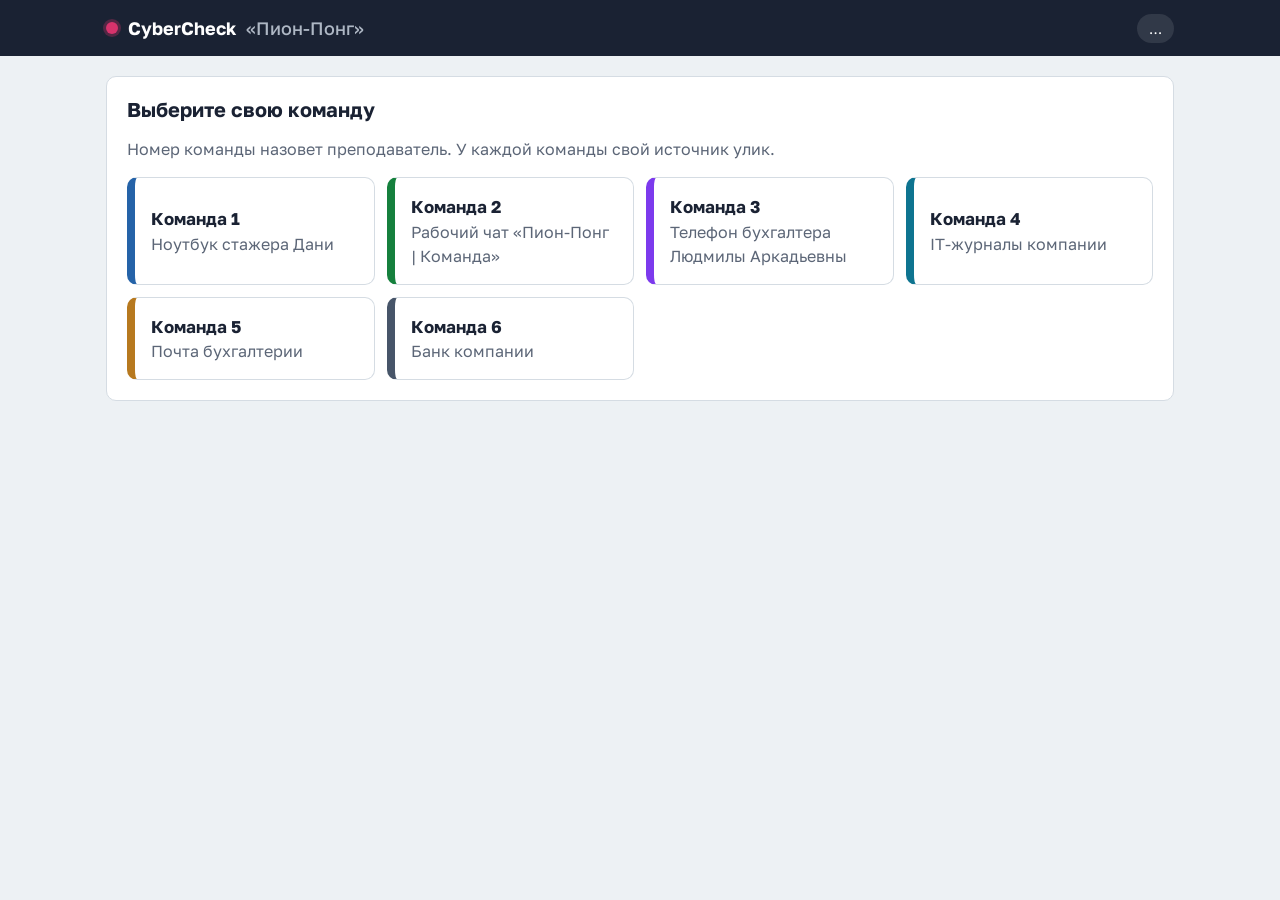
==== commit f2af60d6: "Add files via upload" ====
--- a/index.html
+++ b/index.html
@@ -3,7 +3,7 @@
 <head>
 <meta charset="UTF-8">
 <meta name="viewport" content="width=device-width, initial-scale=1.0">
-<title>Дело № 148 – команда</title>
+<title>CyberCheck – команда</title>
 <link rel="preconnect" href="https://fonts.googleapis.com">
 <link rel="preconnect" href="https://fonts.gstatic.com" crossorigin>
 <link href="https://fonts.googleapis.com/css2?family=Golos+Text:wght@400;500;600;700&family=PT+Mono&display=swap" rel="stylesheet">
@@ -12,7 +12,7 @@
 <body>
 <header class="top">
   <div class="wrap">
-    <div class="brand"><span class="peony" aria-hidden="true"></span><span class="case">Дело № 148</span><span class="muted" style="color:#AEB7C4;font-weight:500">«Пион-Понг»</span></div>
+    <div class="brand"><span class="peony" aria-hidden="true"></span><span class="case">CyberCheck</span><span class="muted" style="color:#AEB7C4;font-weight:500">«Пион-Понг»</span></div>
     <span id="team-chip"></span>
     <span class="spacer"></span>
     <span class="chip" id="stage-chip">…</span>
